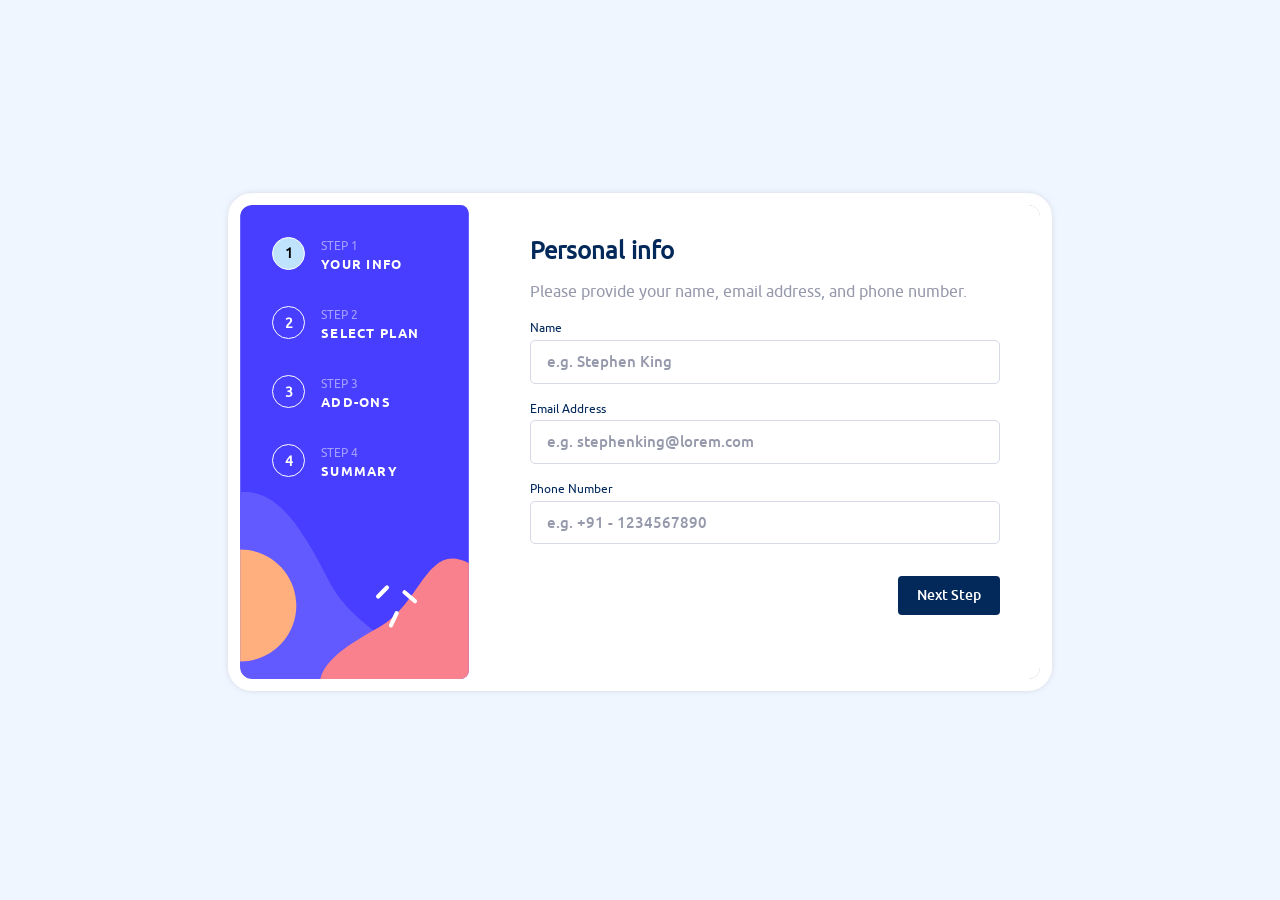
==== index.html @ cd801764 "initial commit" ====
<!DOCTYPE html>
<html lang="en">

<head>
  <meta charset="UTF-8">
  <meta name="viewport" content="width=device-width, initial-scale=1.0">
  <!-- displays site properly based on user's device -->
  <link rel="icon" type="image/png" sizes="32x32" href="./assets/images/favicon-32x32.png">
  <title>Frontend Mentor | Multi-step form</title>
  <link rel="stylesheet" href="style.css">
  <script src="script.js" type="module" defer></script>
</head>

<body>
  <main class="bg-container">
    <div class="bg-img ">
      <div class="step-container">
        <div class="step-cell">
          <span class="step">1</span>
          <div class="step-details">
            <span class="step-count">STEP 1</span>
            <span class="step-info">YOUR INFO</span>
          </div>
        </div>
        <div class="step-cell">
          <span class="step">2</span>
          <div class="step-details">
            <span class="step-count">STEP 2</span>
            <span class="step-info">SELECT PLAN</span>
          </div>
        </div>
        <div class="step-cell">
          <span class="step">3</span>
          <div class="step-details">
            <span class="step-count">STEP 3</span>
            <span class="step-info">ADD-ONS</span>
          </div>
        </div>
        <div class="step-cell">
          <span class="step">4</span>
          <div class="step-details">
            <span class="step-count">STEP 4</span>
            <span class="step-info">SUMMARY</span>
          </div>
        </div>
      </div>
    </div>

    <div class="card">
      <form novalidate>
        <div class="tab">
          <h2 class="form-subheading">Personal info</h2>
          <p class="form-para">Please provide your name, email address, and phone number.</p>
          <!-- One "tab" for each step in the form: -->

          <label class="form-label" for="fname"> Name
            <span class="show-error hide" id="fname-error" aria-live="assertive">This field is required</span>
          </label>
          <input placeholder="e.g. Stephen King" name="fname" id="fname" class="input-text"
            aria-describedby="fname-error">

          <label class="form-label" for="email"> Email Address
            <span class="show-error hide" id="email-error" aria-live="assertive">This field is required or not
              valid</span>
          </label>
          <input placeholder="e.g. stephenking@lorem.com" name="email" id="email" class="input-text"
            aria-describedby="email-error">

          <label class="form-label" for="phone">Phone Number
            <span class="show-error hide" id="phone-error" aria-live="assertive">This field is required</span>
          </label>
          <input placeholder="e.g. +91 - 1234567890" name="phone" id="phone" class="input-text" type="tel"
            maxlength="18" aria-describedby="phone-error">

        </div>

        <div class="tab">
          <h2 class="form-subheading">Select your plan</h2>
          <p class="form-para"> You have the option of monthly or yearly billing.</p>

          <div class="mt-2">
            <div class="show-error mb-1 plan hide" id="plan-error" aria-live="assertive">Please select any one the
              following plan</div>
            <div class="plan-desktop">

              <div class="plan-container">
                <img src="assets/images/icon-arcade.svg" alt="Arcade icon for plan arcade">
                <label for="arcade" class="plan-label">Arcade
                  <input type="radio" id="arcade" class="plan-radio" name="plan" aria-describedby="plan-error">

                  <div class="monthly-plan">
                    <div class="plan-rate"> $9/mo </div>
                  </div>

                  <div class="yearly-plan hide">
                    <div class="plan-rate"> $90/yr </div>
                    <div class="plan-discount"> 2 months free</div>
                  </div>
                </label>
              </div>

              <div class="plan-container">
                <img src="assets/images/icon-advanced.svg" alt="Advanced icon for plan advanced">
                <label for="advanced" class="plan-label">Advanced
                  <input type="radio" id="advanced" class="plan-radio" name="plan" aria-describedby="plan-error">
                  <div class="monthly-plan">
                    <div class="plan-rate"> $12/mo </div>
                  </div>

                  <div class="yearly-plan hide">
                    <div class="plan-rate"> $120/yr </div>
                    <div class="plan-discount"> 2 months free</div>
                  </div>
                </label>
              </div>

              <div class="plan-container">
                <img src="assets/images/icon-pro.svg" alt="Pro icon for plan pro">

                <label for="pro" class="plan-label"> Pro
                  <input type="radio" id="pro" class="plan-radio" name="plan" aria-describedby="plan-error">
                  <div class="monthly-plan">
                    <div class="plan-rate"> $15/mo </div>
                  </div>

                  <div class="yearly-plan hide">
                    <div class="plan-rate"> $150/yr </div>
                    <div class="plan-discount"> 2 months free</div>
                  </div>
                </label>
              </div>
            </div>

            <div class="plan-switcher">
              <span>Monthly </span>
              <label class="switch">
                <input type="checkbox" id="month-year-switch">
                <span class="slider round"></span>
              </label>
              <span class="plan-switch-yearly">Yearly</span>
            </div>
          </div>
        </div>

        <div class="tab">
          <h2 class="form-subheading">Pick add-ons</h2>
          <p class="form-para"> Add-ons help enhance your gaming experience.</p>

          <div class="grid mt-2">
            <div class="add-on-container">
              <label for="online-service" class="add-on-label">
                <input type="checkbox" name="add-on" class="addon-checkmark" id="online-service">
                <span> Online service
                  <div class="add-on-detail"> Access to multiplayer games</div>
                </span>
              </label>
              <div class="monthly-plan">
                <div class="add-on-rate"> +$1/mo </div>
              </div>
              <div class="yearly-plan hide">
                <div class="add-on-rate"> +$10/yr </div>
              </div>
            </div>

            <div class="add-on-container">
              <label for="larger-storage" class="add-on-label">
                <input type="checkbox" name="add-on" class="addon-checkmark" id="larger-storage">
                <span> Larger storage
                  <div class="add-on-detail"> Extra 1TB of cloud save </div>
                </span>
              </label>
              <div class="monthly-plan">
                <div class="add-on-rate"> +$2/mo </div>
              </div>
              <div class="yearly-plan hide">
                <div class="add-on-rate"> +$20/yr </div>
              </div>
            </div>

            <div class="add-on-container">
              <label for="customizable-profile" class="add-on-label">
                <input type="checkbox" name="add-on" class="addon-checkmark" id="customizable-profile">
                <span> Customizable Profile
                  <div class="add-on-detail">Custom theme on your profile</div>
                </span>
              </label>

              <div class="monthly-plan">
                <div class="add-on-rate"> +$2/mo </div>
              </div>
              <div class="yearly-plan hide">
                <div class="add-on-rate"> +$20/yr </div>
              </div>
            </div>

          </div>
        </div>

        <div class="tab" role="region" aria-live="polite">
          <h2 class="form-subheading">Finishing up</h2>
          <p class="form-para">
            Double-check everything looks OK before confirming.</p>
          <div class="grid mt-2 final-step">
            <dl class="d-flex summary-heading">
              <dt>Arcade (Monthly)
                <div class="summary-result">change</div>
              </dt>
              <dd> 9 </dd>
            </dl>

            <!-- dynamically adding the result here after form filled by user.  -->
          </div>

          <div class="total-amount">
            <!-- dynamically adding the result here after form filled by user.  -->
          </div>
        </div>

        <div class="finish">
          <img src="assets/images/icon-thank-you.svg" alt="thank you tick icon with red color">
          <h2 class="thank-you-text">Thank you!</h2>
          <p class="thank-you-para">
            Thanks for confirming your subscription! We hope you have fun
            using our platform. If you ever need support, please feel free
            to email us at support@loremgaming.com.</p>
        </div>
        <div class="button-container">
          <button type="button" id="prevBtn" class="btn-secondary">Go Back</button>
          <button type="button" id="nextBtn" class="btn-primary">Next Step</button>
          <button type="submit" id="submit" class="btn-primary hide">Confirm</button>
        </div>
      </form>
    </div>
  </main>
</body>

</html>
---- style.css ----
@font-face {
    font-family: 'ubuntubold';
    src: url('assets/fonts/ubuntu-bold-webfont.woff2') format('woff2'),
        url('assets/fonts/ubuntu-bold-webfont.woff') format('woff');
    font-weight: 700;
    font-style: normal;
}

@font-face {
    font-family: 'ubuntumedium';
    src: url('assets/fonts/ubuntu-medium-webfont.woff2') format('woff2'),
        url('assets/fonts/ubuntu-medium-webfont.woff') format('woff');
    font-weight: 500;
    font-style: normal;
}

@font-face {
    font-family: 'ubunturegular';
    src: url('assets/fonts/ubuntu-regular-webfont.woff2') format('woff2'),
        url('assets/fonts/ubuntu-regular-webfont.woff') format('woff');
    font-weight: 400;
    font-style: normal;
}

:root {
    /* Primary color */
    --clr-marine-blue: hsl(213, 96%, 18%);
    --clr-purplish-blue: hsl(243, 100%, 62%);
    --clr-pastel-blue: hsl(228, 100%, 84%);
    --clr-light-blue: hsl(206, 94%, 87%);
    --clr-strawberry-red: hsl(354, 84%, 57%);

    /* Neutral color */
    --clr-neutral-cool-gray: hsl(231, 11%, 63%);
    --clr-neutral-light-gray: hsl(229, 24%, 87%);
    --clr-neutral-magnolia: hsl(217, 100%, 97%);
    --clr-neutral-alabaster: hsl(231, 100%, 99%);
    --clr-neutral-white: hsl(0, 0%, 100%);

}

/* Box sizing rules */
*,
*::before,
*::after {
    box-sizing: border-box;
}

/* Prevent font size inflation */
html {
    -moz-text-size-adjust: none;
    -webkit-text-size-adjust: none;
    text-size-adjust: none;
}

/* Remove default margin in favour of better control in authored CSS */
body,
h1,
h2,
h3,
h4,
p,
figure,
blockquote,
dl,
dd {
    margin-block-end: 0;
}

/* Remove list styles on ul, ol elements with a list role, which suggests default styling will be removed */
ul[role='list'],
ol[role='list'] {
    list-style: none;
}

/* Set core body defaults */
body {
    /* min-height: 100vh; */
    line-height: 1.5;
}

/* Set shorter line heights on headings and interactive elements */
h1,
h2,
h3,
h4,
button,
input,
label {
    line-height: 1.1;
}

/* Balance text wrapping on headings */
h1,
h2,
h3,
h4 {
    text-wrap: balance;
}

/* A elements that don't have a class get default styles */
a:not([class]) {
    text-decoration-skip-ink: auto;
    color: currentColor;
}

/* Make images easier to work with */
img,
picture {
    max-width: 100%;
    display: block;
}

/* Inherit fonts for inputs and buttons */
input,
button,
textarea,
select {
    font-family: inherit;
    font-size: inherit;
}

/* Make sure textareas without a rows attribute are not tiny */
textarea:not([rows]) {
    min-height: 10em;
}

/* Anything that has been anchored to should have extra scroll margin */
:target {
    scroll-margin-block: 5ex;
}

h2 {
    margin-top: 0;
}

body {
    margin: 0;
    font-family: 'ubunturegular', sans-serif;
    font-size: 1rem;
    margin-bottom: 1rem;
}

.bg-container {
    background-color: var(--clr-neutral-magnolia);
    background-image: url('assets/images/bg-sidebar-mobile.svg');
    background-repeat: no-repeat;
    background-size: contain;
    padding-bottom: 6rem;

    display: grid;
}

.card {
    background-color: var(--clr-neutral-white);
    margin-inline: 1rem;
    border-radius: 12px;
    padding: 2rem 1.5rem;
    margin-top: 2rem;
    box-shadow: 0 0 5px 5px rgba(105, 105, 105, 0.308);
}

.button-container {
    margin: 2rem 0;
    display: flex;
    align-items: center;
    justify-content: space-between;
}

.input-text {
    padding: 0.75rem 1rem;
    border: 1px solid var(--clr-neutral-light-gray);
    border-radius: 5px;
    width: 100%;
    outline: none;
}

.input-text:hover {
    border: 1px solid var(--clr-marine-blue);
    cursor: pointer;

}

::placeholder {
    font-family: 'ubuntumedium';
    font-size: 0.95rem;
    color: var(--clr-neutral-cool-gray);
}

.form-subheading {
    color: var(--clr-marine-blue);
}

.form-para {
    color: var(--clr-neutral-cool-gray);
}

.form-label {
    display: flex;
    justify-content: space-between;
    font-size: 0.75rem;
    color: var(--clr-marine-blue);
    margin-top: 1.125rem;
    margin-bottom: 0.35rem;
}

.btn-primary {
    font-family: 'ubuntumedium';
    background-color: var(--clr-marine-blue);
    color: var(--clr-neutral-white);
    padding: 0.75rem 1.2rem;
    border: none;
    border-radius: 4px;
    font-size: 0.85rem;
    cursor: pointer;
    display: inline-block;
}

.btn-primary:hover {
    opacity: 0.9;
}

.btn-secondary {
    font-family: 'ubuntumedium';
    color: var(--clr-neutral-cool-gray);
    background-color: transparent;
    font-size: 0.85rem;
    border: none;
    cursor: pointer;
    padding: 0.75rem;
}

.btn-secondary:hover {
    color: var(--clr-marine-blue);
}

.step-container {
    display: flex;
    align-items: center;
    justify-content: center;
    gap: 1rem;
    margin-top: 2rem;
}

.step {
    height: 33px;
    width: 33px;
    background-color: transparent;
    border: 1px solid var(--clr-neutral-white);
    border-radius: 50%;
    color: var(--clr-neutral-white);
    display: grid;
    place-content: center;
    font-weight: 600;
    font-size: 0.9rem;
}

.step-details {
    display: none;
}

.step.active {
    background-color: var(--clr-light-blue);
    color: black;
}

.tab {
    display: none;
}

.show-tab {
    display: block;
}

.hide-btn {
    visibility: hidden;
}

.show-btn {
    display: inline;
}

.plan-container {
    padding: 1rem;
    display: flex;
    align-items: flex-start;
    gap: 1rem;
    border: 1px solid var(--clr-neutral-light-gray);
    border-radius: 8px;
    position: relative;
}

.plan-container:hover {
    border: 1px solid hsl(243, 66%, 45%);
}

.plan-desktop {
    display: flex;
    flex-direction: column;
    justify-content: space-between;
    gap: 1rem;
}

.plan-radio {
    position: absolute;
    inset: 0;
    opacity: 0;
    width: 100%;
    height: 100%;
    z-index: 999;
    cursor: pointer;
    display: block;
    margin: 0;
}

.plan-container.selected-radio {
    border: 1px solid hsl(243, 66%, 45%);
    background-color: var(--clr-neutral-alabaster);
}

.plan-label {
    display: flex;
    flex-direction: column;
    gap: 0.25rem;
    font-family: 'ubuntumedium';
    color: var(--clr-marine-blue);
}

.plan-rate {
    font-family: 'ubunturegular';
    font-size: 0.85rem;
    color: var(--clr-neutral-cool-gray);
}

.plan-discount {
    font-family: 'ubunturegular';
    font-size: 0.75rem;
    margin-top: 0.25rem;
}

.mt-2 {
    margin-top: 1.5rem;
}

.mb-1 {
    margin-bottom: 0.5rem;
}

.grid {
    display: grid;
    gap: 0.75rem;
}

.switch {
    position: relative;
    display: inline-block;
    width: 38px;
    height: 20px;
}

.slider {
    position: absolute;
    cursor: pointer;
    inset: 0;
    background-color: var(--clr-marine-blue);
    -webkit-transition: .4s;
    transition: .4s;
}

.slider.round {
    border-radius: 10px;
}

.slider.round:before {
    border-radius: 50%;
}

.slider:before {
    position: absolute;
    content: "";
    height: 12px;
    width: 12px;
    left: 4px;
    bottom: 4px;
    background-color: white;
    -webkit-transition: .4s;
    transition: .4s;
}

input:checked+.slider {
    background-color: var(--clr-marine-blue)
}

input:focus+.slider {
    box-shadow: 0 0 1px #2196F3;
}

input:checked+.slider:before {
    -webkit-transform: translateX(18px);
    -ms-transform: translateX(18px);
    transform: translateX(18px);
}

.plan-switcher {
    font-family: 'ubuntubold';
    font-size: 0.9rem;

    color: var(--clr-marine-blue);
    margin-top: 1rem;
    background-color: var(--clr-neutral-magnolia);
    padding: 0.75rem;
    border-radius: 8px;

    display: flex;
    justify-content: center;
    gap: 1.5rem;
}

.plan-switch-yearly {
    font-family: 'ubuntumedium';
    color: var(--clr-neutral-cool-gray);
    font-size: 0.9rem;
}

.hide {
    display: none;
}

.show {
    display: block;
}

.add-on-container {
    padding: 1rem;
    display: flex;
    align-items: center;

    border: 1px solid var(--clr-neutral-light-gray);
    border-radius: 8px;
    position: relative;
}

.add-on-container.selected-radio {
    border: 1px solid hsl(243, 66%, 45%);
    background-color: var(--clr-neutral-alabaster);
}

.add-on-container:hover {
    border: 1px solid hsl(243, 66%, 45%);
}

.add-on-label {
    display: flex;
    flex-grow: 1;
    gap: 1rem;
    font-family: 'ubuntumedium';
    color: var(--clr-marine-blue);
    cursor: pointer;
}

.add-on-detail {
    margin-top: 0.15rem;
    font-size: 0.75rem;
    color: var(--clr-neutral-light-gray);
}

.add-on-rate {
    font-family: 'ubunturegular';
    font-size: 0.8rem;
    margin-top: 0.25rem;
    color: var(--clr-purplish-blue);
}

input[type="checkbox"] {
    appearance: none;
    background-color: #fff;
    margin: 0;
    font: inherit;
    color: currentColor;
    width: 1.25em;
    height: 1.25em;
    border: 1px solid var(--clr-neutral-light-gray);
    border-radius: 0.25em;
    cursor: pointer;
    transform: translateY(0.35em);

    display: grid;
    place-content: center;
}

#month-year-switch {
    display: none;
}

input[type="checkbox"]:checked {
    background-color: var(--clr-purplish-blue);
    border: none;
}

input[type="checkbox"]::before {
    content: "";
    width: 0.65em;
    height: 0.65em;
    transform: scale(0);
    transition: 120ms transform ease-in-out;
    background-color: var(--clr-neutral-white);
    /* transform-origin: bottom left; */
    clip-path: polygon(14% 44%, 0 65%, 50% 100%, 100% 16%, 80% 0%, 43% 62%);
    /* clip-path: polygon(30% 50%, 0% 80%, 20% 100%, 52% 69%, 70% 50%, 100% 20%, 80% 0%, 50% 30%); */

}

input[type="checkbox"]:checked::before {
    transform: scale(1);
    transform: rotate(20deg);
}

.final-step {
    background-color: var(--clr-neutral-magnolia);
    border-radius: 8px;
    padding: 1rem;
}

.d-flex {
    display: flex;
    justify-content: space-between;
    margin: 0;
}

.summary-heading {
    font-family: 'ubuntumedium';
    color: var(--clr-marine-blue);
    border-bottom: 1px solid var(--clr-neutral-light-gray);
    padding-bottom: 0.5rem;
}

.summary-result {
    font-family: 'ubuntumedium';
    font-size: 0.85rem;
    color: var(--clr-neutral-cool-gray);
}

.total-amount {
    padding: 1rem;
}

.finish {
    display: none;
}

.thank-you {
    text-align: center;

    display: flex;
    flex-direction: column;
    align-items: center;
    justify-content: center;
    gap: 1rem;
    height: 50svh;
}

.thank-you-text {
    font-family: 'ubuntubold';
    font-weight: 600;
    font-size: 2rem;
    color: var(--clr-marine-blue);
}

.thank-you-para {
    color: var(--clr-neutral-cool-gray);
}

.primary-button-submit {
    background-color: var(--clr-purplish-blue);
}

.total-amount-result {
    font-family: 'ubuntumedium';
    font-size: 1.2rem;
    color: var(--clr-purplish-blue);
}

.show-error {
    color: var(--clr-strawberry-red);
    font-family: 'ubuntumedium';
    font-size: 0.75rem;
}

.error {
    border: 1px solid var(--clr-strawberry-red);
}

.radio-fieldset {
    padding: 0;
    margin: 0;
    border: none;
}

@media (min-width:800px) {
    body {
        min-height: calc(100svh - 1rem);
        display: grid;
        place-content: center;
        background-color: var(--clr-neutral-magnolia);
    }

    .bg-container {

        max-width: 800px;
        margin-inline: auto;
        box-shadow: 0 0 8px 8px rgba(105, 105, 105, 0.616);
        border-radius: 12px;
        outline: 12px solid var(--clr-neutral-white);
        padding-bottom: 0;

        background-image: url('assets/images/bg-sidebar-desktop.svg');
        background-repeat: no-repeat;
        background-size: contain;
        background-color: var(--clr-neutral-white);

        grid-template-columns: minmax(250px, 1fr) 3fr;
        gap: 0;
    }

    .card {
        background-color: var(--clr-neutral-white);
        max-width: 550px;

        padding: 2rem 1.5rem;
        margin-top: 0;
        box-shadow: none;
    }

    .step-container {
        display: flex;
        flex-direction: column;
        align-items: flex-start;
        gap: 2rem;
        margin-left: 2rem;
    }

    .step-cell {
        display: flex;
        gap: 1rem;
    }

    .step-details {
        display: flex;
        flex-direction: column;
        color: var(--clr-neutral-white);
    }

    .step-count {
        font-size: 0.75rem;
        opacity: 0.5;
    }

    .step-info {
        font-family: 'ubuntubold';
        font-size: 0.8rem;
        letter-spacing: 0.1em;
    }

    .plan-container {
        padding: 1rem;
        padding-right: 3rem;
        display: flex;
        flex-direction: column;
        align-items: flex-start;
        width: 100%;
        gap: 3rem;
        border: 1px solid var(--clr-neutral-light-gray);
        border-radius: 8px;
        position: relative;
    }

    .plan-desktop {
        display: flex;
        flex-direction: row;
        justify-content: space-between;
        gap: 1rem;
    }
}
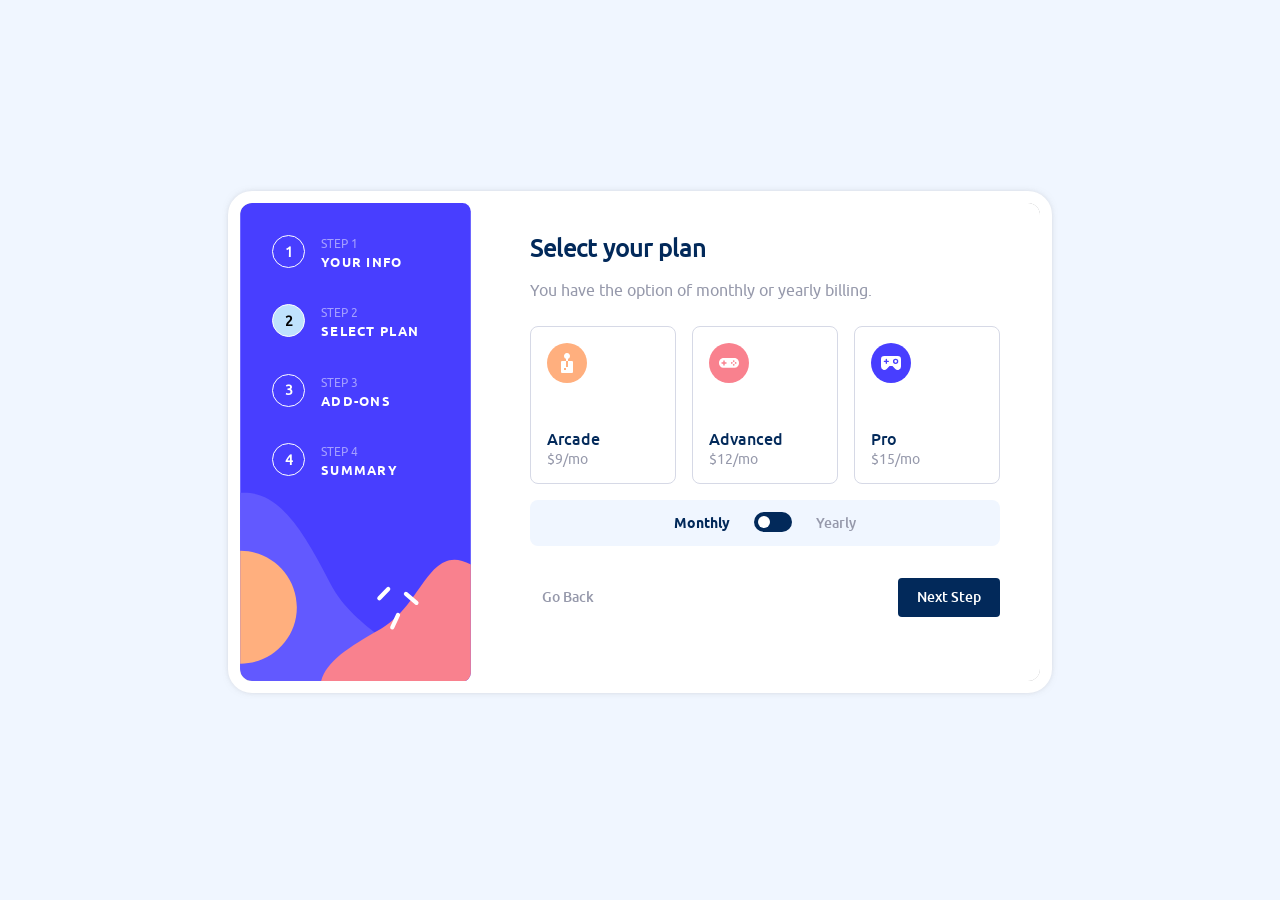
==== commit 4dca133c: "resolve warning of frontend mentor" ====
--- a/index.html
+++ b/index.html
@@ -7,8 +7,8 @@
   <!-- displays site properly based on user's device -->
   <link rel="icon" type="image/png" sizes="32x32" href="./assets/images/favicon-32x32.png">
   <title>Frontend Mentor | Multi-step form</title>
+  <script src="script.js" type="module"></script>
   <link rel="stylesheet" href="style.css">
-  <script src="script.js" type="module" defer></script>
 </head>
 
 <body>
@@ -88,14 +88,14 @@
                 <label for="arcade" class="plan-label">Arcade
                   <input type="radio" id="arcade" class="plan-radio" name="plan" aria-describedby="plan-error">
 
-                  <div class="monthly-plan">
-                    <div class="plan-rate"> $9/mo </div>
-                  </div>
-
-                  <div class="yearly-plan hide">
-                    <div class="plan-rate"> $90/yr </div>
-                    <div class="plan-discount"> 2 months free</div>
-                  </div>
+                  <span class="monthly-plan">
+                    <span class="plan-rate"> $9/mo </span>
+                  </span>
+
+                  <span class="yearly-plan hide">
+                    <span class="plan-rate"> $90/yr </span>
+                    <span class="plan-discount"> 2 months free</span>
+                  </span>
                 </label>
               </div>
 
@@ -133,7 +133,7 @@
 
             <div class="plan-switcher">
               <span>Monthly </span>
-              <label class="switch">
+              <label class="switch" for="month-year-switch">
                 <input type="checkbox" id="month-year-switch">
                 <span class="slider round"></span>
               </label>
@@ -151,37 +151,37 @@
               <label for="online-service" class="add-on-label">
                 <input type="checkbox" name="add-on" class="addon-checkmark" id="online-service">
                 <span> Online service
-                  <div class="add-on-detail"> Access to multiplayer games</div>
+                  <span class="add-on-detail"> Access to multiplayer games</span>
                 </span>
               </label>
-              <div class="monthly-plan">
-                <div class="add-on-rate"> +$1/mo </div>
-              </div>
-              <div class="yearly-plan hide">
-                <div class="add-on-rate"> +$10/yr </div>
-              </div>
+              <span class="monthly-plan">
+                <span class="add-on-rate"> +$1/mo </span>
+              </span>
+              <span class="yearly-plan hide">
+                <span class="add-on-rate"> +$10/yr </span>
+              </span>
             </div>
 
             <div class="add-on-container">
               <label for="larger-storage" class="add-on-label">
                 <input type="checkbox" name="add-on" class="addon-checkmark" id="larger-storage">
                 <span> Larger storage
-                  <div class="add-on-detail"> Extra 1TB of cloud save </div>
+                  <span class="add-on-detail"> Extra 1TB of cloud save </span>
                 </span>
               </label>
-              <div class="monthly-plan">
-                <div class="add-on-rate"> +$2/mo </div>
-              </div>
-              <div class="yearly-plan hide">
-                <div class="add-on-rate"> +$20/yr </div>
-              </div>
+              <span class="monthly-plan">
+                <span class="add-on-rate"> +$2/mo </span>
+              </span>
+              <span class="yearly-plan hide">
+                <span class="add-on-rate"> +$20/yr </span>
+              </span>
             </div>
 
             <div class="add-on-container">
               <label for="customizable-profile" class="add-on-label">
                 <input type="checkbox" name="add-on" class="addon-checkmark" id="customizable-profile">
                 <span> Customizable Profile
-                  <div class="add-on-detail">Custom theme on your profile</div>
+                  <span class="add-on-detail">Custom theme on your profile</span>
                 </span>
               </label>
 
--- a/style.css
+++ b/style.css
@@ -327,6 +327,7 @@
 }
 
 .plan-rate {
+    display: block;
     font-family: 'ubunturegular';
     font-size: 0.85rem;
     color: var(--clr-neutral-cool-gray);
